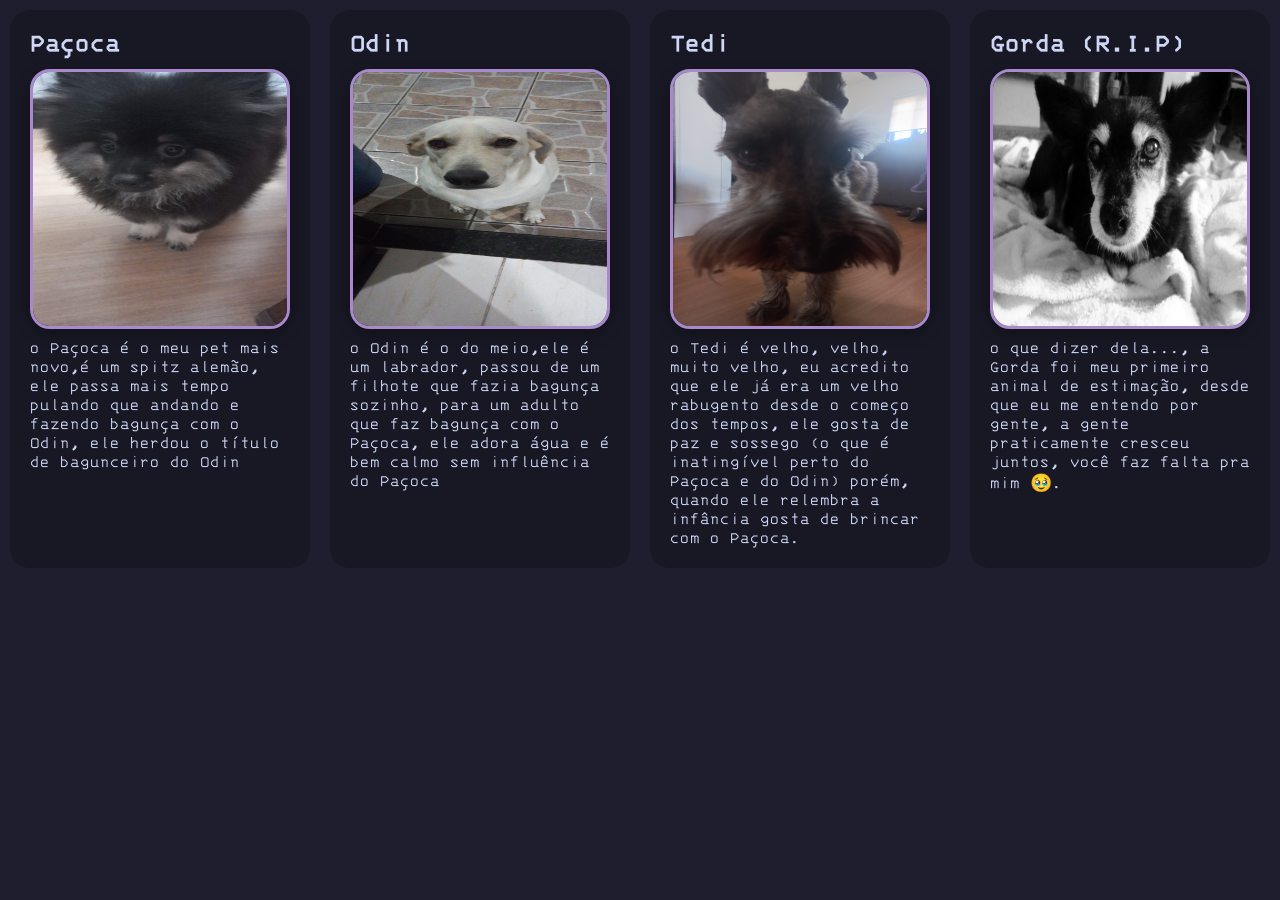
==== modules/pets.html @ fc707a05 "Adicionado a página pets" ====
<!DOCTYPE html>
<html lang="en">

<head>
    <meta charset="UTF-8">
    <meta name="viewport" content="width=device-width, initial-scale=1.0">
    <link rel="stylesheet" href="../css/style.css">
    <title>Pets</title>
</head>

<body>
    <div class="cards">
        <section class="card">
            <h2>Paçoca</h2>
            <img src="../assets/Images/pacoca.jpg">
            <p>o Paçoca é o meu pet mais novo,é um spitz alemão, ele passa mais tempo
                pulando que andando e fazendo bagunça com o Odin, ele herdou o título de bagunceiro
                do Odin
            </p>
        </section>

        <section class="card">
            <h2>Odin</h2>
            <img src="../assets/Images/odin.jpg">
            <p>
                o Odin é o do meio,ele é um labrador, passou de um filhote que fazia bagunça sozinho, para um
                adulto que faz bagunça com o Paçoca, ele adora água e é bem calmo sem influência do Paçoca
            </p>
        </section>
        <section class="card">
            <h2>Tedi</h2>
            <img src="../assets/Images/tedi.jpg">
            <p>
                o Tedi é velho, velho, muito velho, eu acredito que ele já era um velho rabugento desde o começo dos
                tempos,
                ele gosta de paz e sossego (o que é inatingível perto do Paçoca e do Odin) porém, quando ele relembra a
                infância
                gosta de brincar com o Paçoca.
            </p>
        </section>
        <section class="card">
            <h2>Gorda (R.I.P)</h2>
            <img src="../assets/Images/gorda.png">
            <p>
                o que dizer dela..., a Gorda foi meu primeiro animal de estimação, desde que eu me entendo por gente,
                a gente praticamente cresceu juntos, você faz falta pra mim 🥹.
            </p>
        </section>
    </div><!--cards--
</body>
</html>
---- css/style.css ----
:root {
    --background: #1e1e2e;
    --text: #cdd6f4;
    --mantle: #181825;
    --surface: #313244;
    --accent: rgba(203, 166, 247,0.8) ;
    --accent-alt: rgba(137, 180, 250,0.8);
    --links: #89b4fa;

    --transform: translateY(-5px);
    --shadow: 0 15px 25px var(--accent);
    --transition:  all 0.3s ease; 
}

@font-face {
    font-family: "NerdFont";
    src: url("../assets/fonts/3270NerdFontPropo-Regular.woff2") format("woff");
    font-weight: normal;
    font-style: normal;
    font-display: swap;
}

* {
    box-sizing: border-box;
    margin: 0;
    padding: 0;
}
body {
    font-family: NerdFont;
    scroll-behavior: smooth;
    background-color: var(--background);
    font-size: 18px;
    color: var(--text);

}
header {
    display: flex;
    flex-direction: row;
    justify-content: center;
    align-items: center;
    margin-bottom: 30px;
    
    gap: 10px;
}
h1 {
    text-align: center;
    font-size: 1.5rem;
    word-wrap: break-word;
    color: var(--accent);
}
img {
    max-width: 100%;
    max-height: 300px;
    border: 3px solid var(--accent);
    box-shadow: 0 5px 15px rgba(0,0,0,0.3);
    border-radius: 20px;
    aspect-ratio: 1 / 1 ;
}
.imagem img {
    border-radius: 50%;
    width: 20vh;

}
 h3 {
    color: var(--links);
 }
a {
    text-decoration: none;
    color: var(--links);
}



.content {
    font-size: 18px;
}

section#home p {
    text-align: center;

}

.quote {
    display: flex;
    align-items: flex-start;
    justify-content: center;
    gap: 20px;
}

.quote a {
    text-decoration: none;
    color: var(--links);
}

blockquote {
    flex: 1;
    background-color: var(--mantle);
    border-radius: 20px;
    padding: 10px;
    transition: var(--transition);
    display: flex;
    font-size: 20px;
    max-width: 500px;
    margin: 30px;
}

 blockquote:hover {
    transform: var(--transform);
    transition: var(--transition);
    box-shadow: var(--shadow);
}



.cards {
    display: flex;
    flex-direction: row;
    flex-wrap: wrap;
    justify-content: center;
    align-items: stretch;
}
.card {
    margin: 10px;
    padding: 20px;
    background-color: var(--mantle);
    color: var(--text);
    border-radius: 20px;
    display: flex;
    gap: 10px;
    flex-direction: column;
    width: 300px;
    transition: var(--transition);
}

.card:hover {
    transform: var(--transform);
    box-shadow: var(--shadow);
}
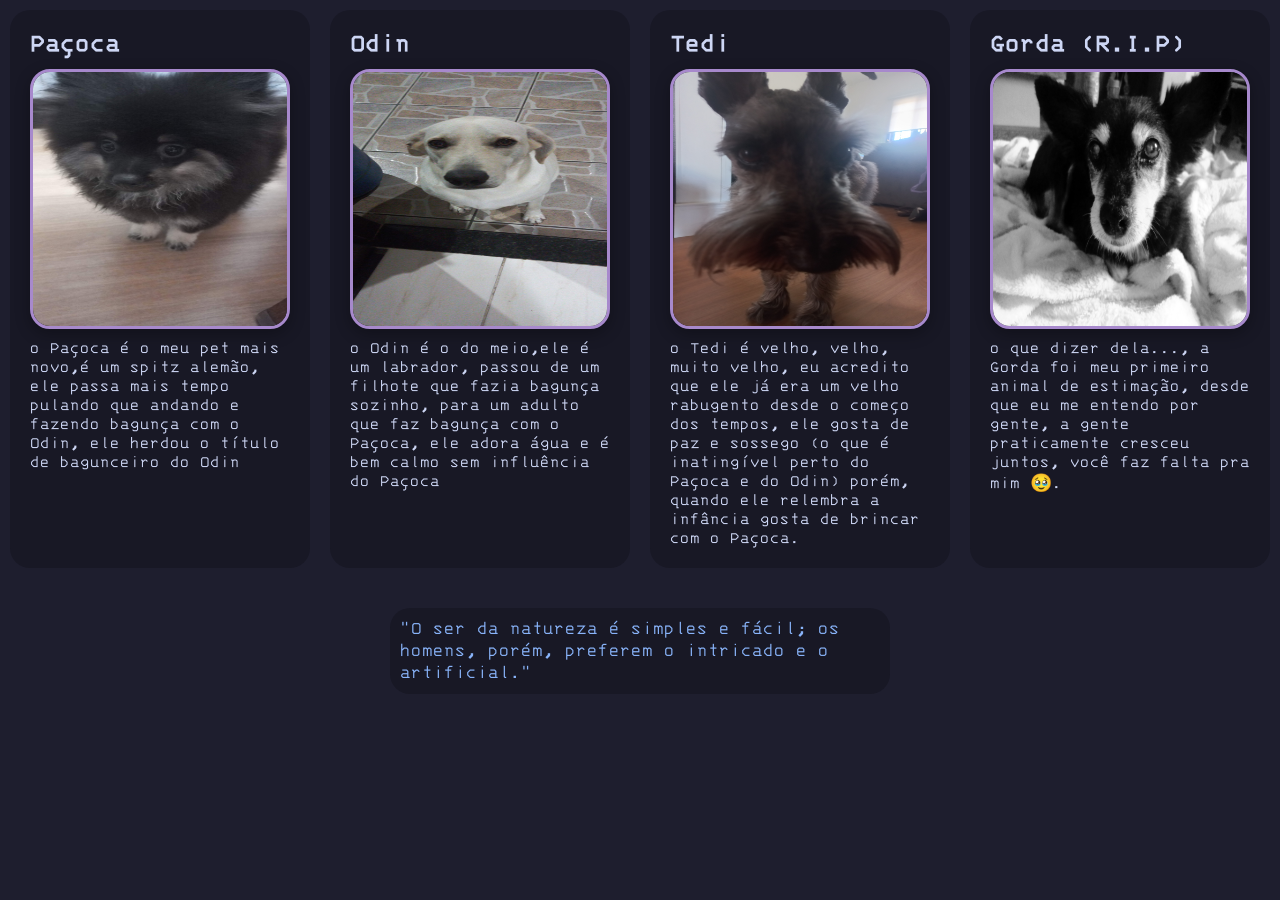
==== commit 40161c66: "adicionado uma frase no fim da página pets" ====
--- a/modules/pets.html
+++ b/modules/pets.html
@@ -46,6 +46,13 @@
                 a gente praticamente cresceu juntos, você faz falta pra mim 🥹.
             </p>
         </section>
-    </div><!--cards--
+    </div><!--cards-->
+<div class="quote">
+        <a href="https://www.pensador.com/frase/MTY2ODM0/" target="_blank" rel="noopener noreferrer">
+            <blockquote>
+            "O ser da natureza é simples e fácil; os homens, porém, preferem o intricado e o artificial."
+            </blockquote>
+        </a>
+    </div>
 </body>
 </html>
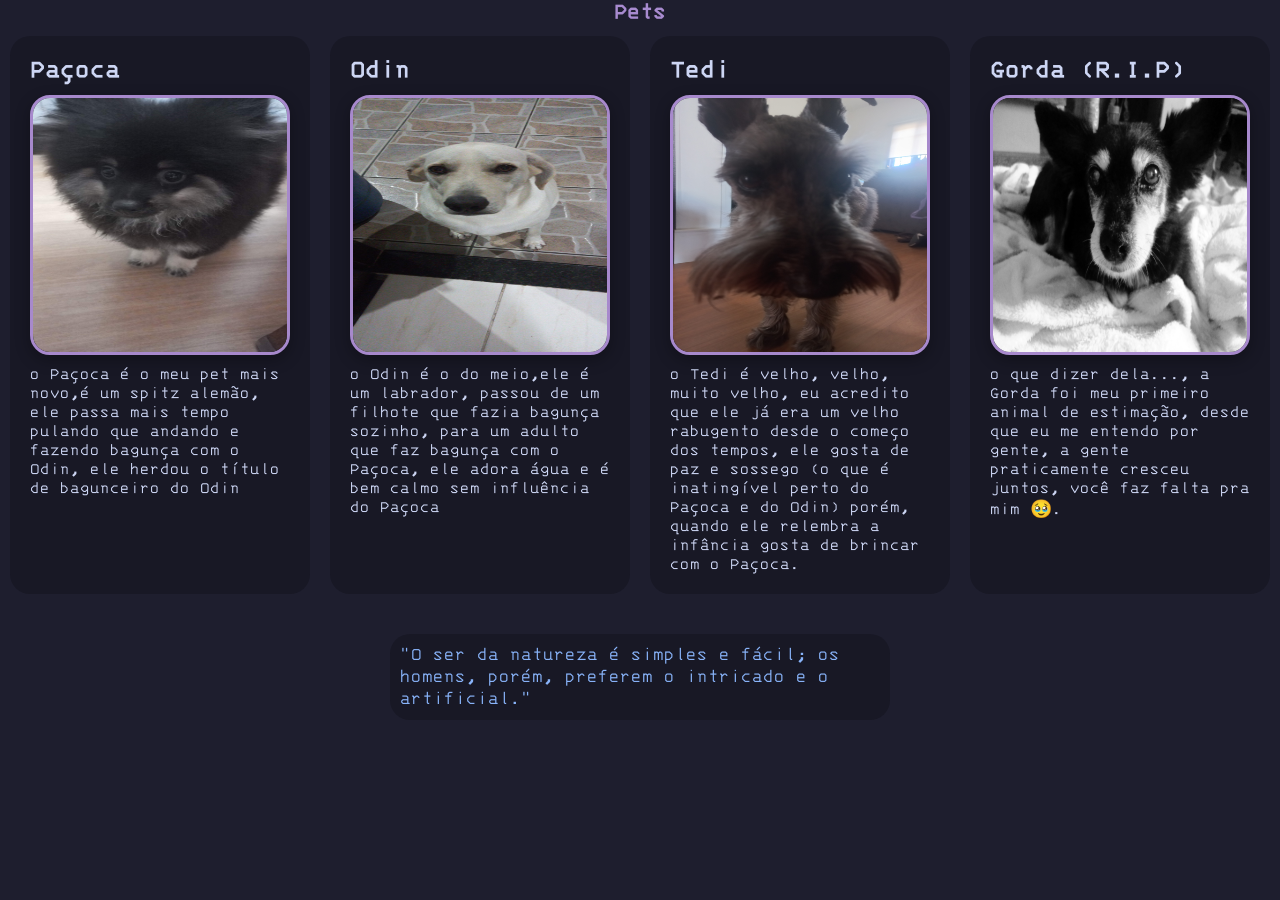
==== commit 1bcd3e80: "colocado título da página" ====
--- a/modules/pets.html
+++ b/modules/pets.html
@@ -9,6 +9,8 @@
 </head>
 
 <body>
+
+    <h1>Pets</h1>
     <div class="cards">
         <section class="card">
             <h2>Paçoca</h2>
@@ -47,12 +49,13 @@
             </p>
         </section>
     </div><!--cards-->
-<div class="quote">
-        <a href="https://www.pensador.com/frase/MTY2ODM0/" target="_blank" rel="noopener noreferrer">
+    <div class="quote">
+        <a href="https://www.pensador.com/frase/NTUyMjAz/" target="_blank" rel="noopener noreferrer">
             <blockquote>
-            "O ser da natureza é simples e fácil; os homens, porém, preferem o intricado e o artificial."
+                "O ser da natureza é simples e fácil; os homens, porém, preferem o intricado e o artificial."
             </blockquote>
         </a>
     </div>
 </body>
+
 </html>
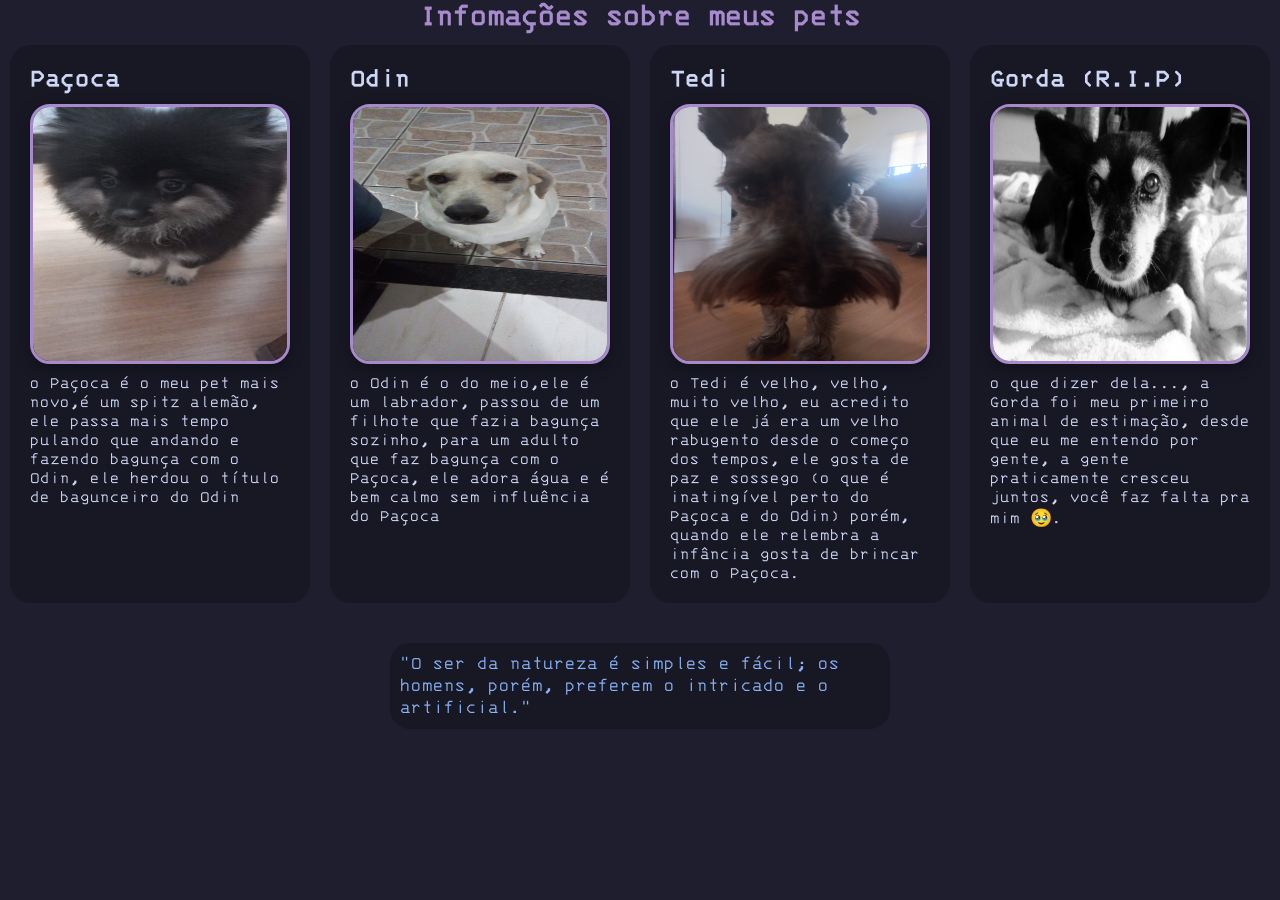
==== commit 40ef8ab3: "aumentado fontes dos títulos e mudado título da página pets" ====
--- a/modules/pets.html
+++ b/modules/pets.html
@@ -10,7 +10,7 @@
 
 <body>
 
-    <h1>Pets</h1>
+    <h1>Infomações sobre meus pets</h1>
     <div class="cards">
         <section class="card">
             <h2>Paçoca</h2>
--- a/css/style.css
+++ b/css/style.css
@@ -44,7 +44,7 @@
 }
 h1 {
     text-align: center;
-    font-size: 1.5rem;
+    font-size: 2rem;
     word-wrap: break-word;
     color: var(--accent);
 }
